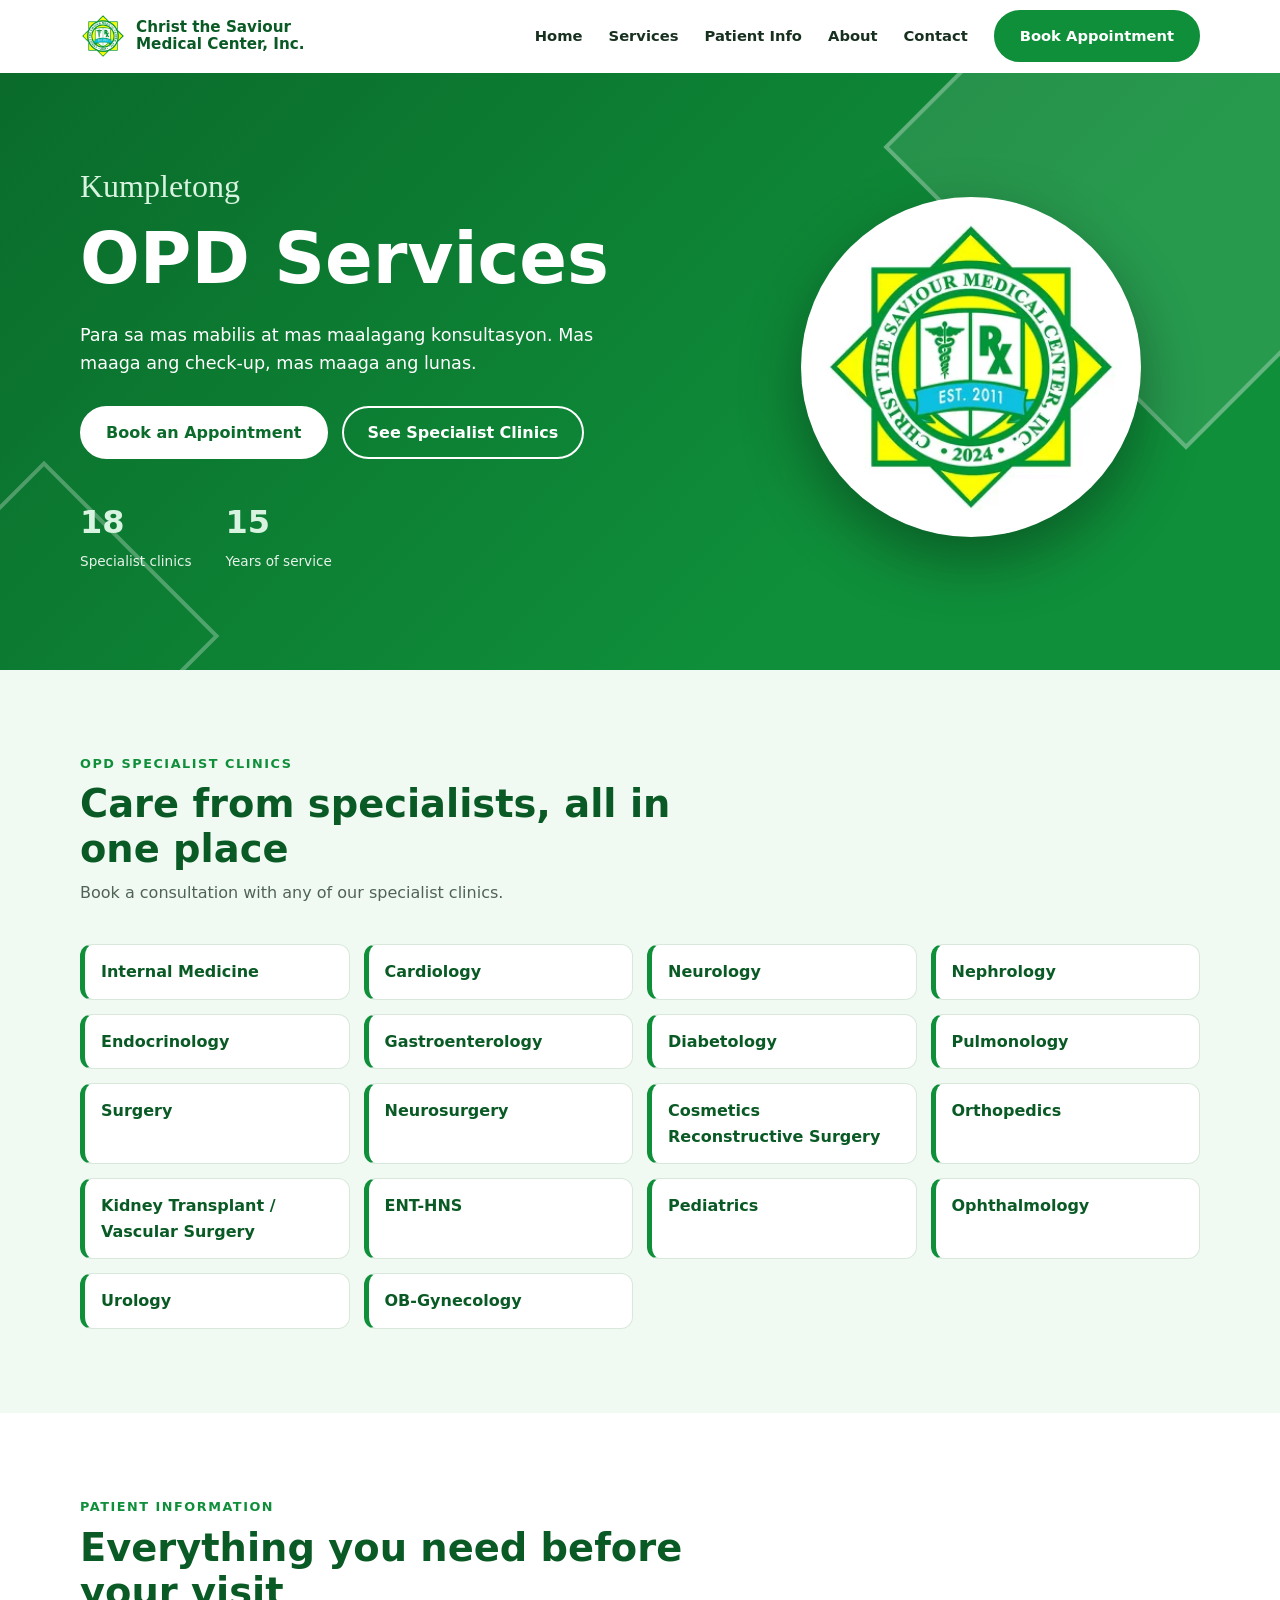
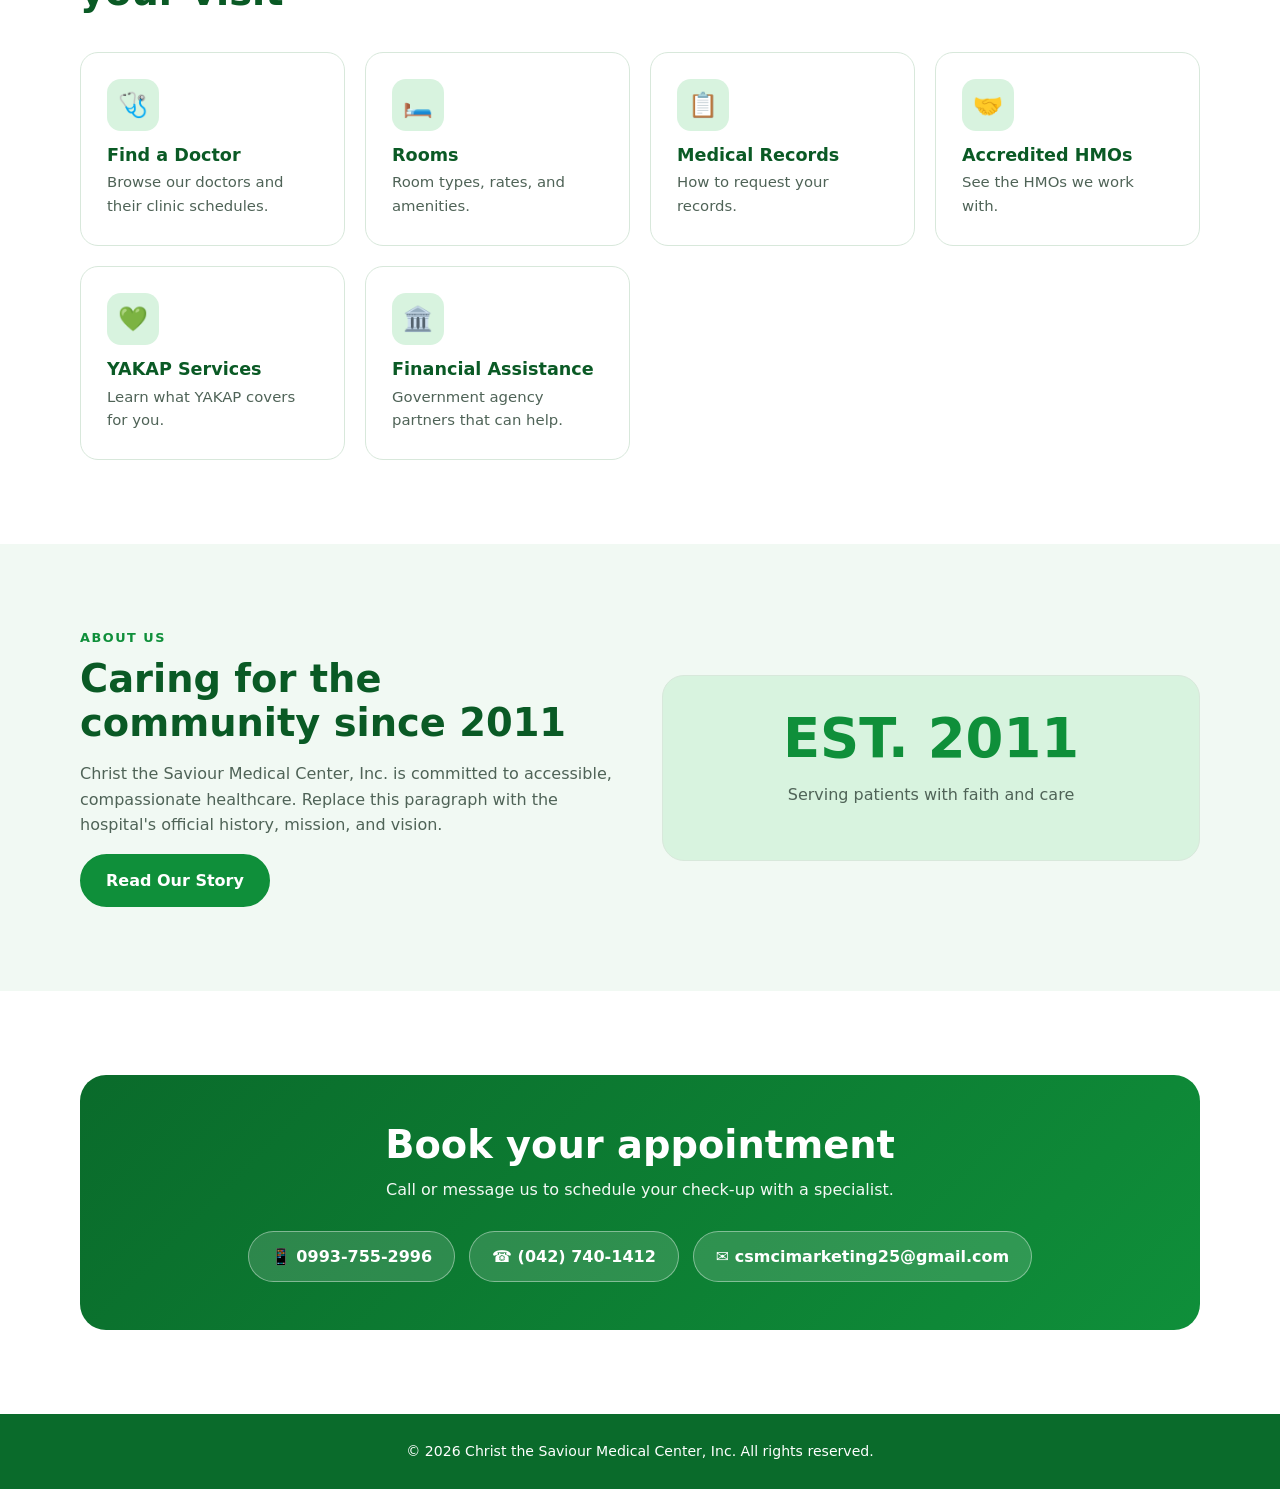
==== index.html @ 899e3a2f "First commit" ====
<!DOCTYPE html>
<html lang="en">
<head>
<meta charset="utf-8">
<meta name="viewport" content="width=device-width, initial-scale=1, viewport-fit=cover">
<title>Christ the Saviour Medical Center, Inc.</title>
<meta name="theme-color" content="#0a6b2b">
<meta name="description" content="Kumpletong OPD Services para sa mas mabilis at mas maalagang konsultasyon.">
<link rel="icon" href="assets/images/logo.webp" type="image/webp">
<link rel="stylesheet" href="assets/css/style.css">
</head>
<body>
<header id="top">
 <div class="wrap bar">
  <a class="brand" href="#home"><img src="assets/images/logo.webp" alt="Christ the Saviour Medical Center logo"><span>Christ the Saviour<br>Medical Center, Inc.</span></a>
  <button id="menu" aria-label="Toggle menu" aria-expanded="false"><span></span><span></span><span></span></button>
  <nav id="nav">
   <a href="#home">Home</a><a href="#services">Services</a><a href="#resources">Patient Info</a><a href="#about">About</a><a href="#contact">Contact</a>
   <a class="btn" href="#contact">Book Appointment</a>
  </nav>
 </div>
</header>

<main>
<section class="hero" id="home">
 <div class="wrap">
  <div>
   <div class="kicker reveal">Kumpletong</div>
   <h1 class="reveal">OPD Services</h1>
   <p class="reveal">Para sa mas mabilis at mas maalagang konsultasyon. Mas maaga ang check-up, mas maaga ang lunas.</p>
   <div class="cta reveal">
    <a class="btn alt" href="#contact">Book an Appointment</a>
    <a class="btn ghost" href="#services">See Specialist Clinics</a>
   </div>
   <div class="stats reveal">
    <div><b data-to="18">0</b><span>Specialist clinics</span></div>
    <div><b id="years" data-to="15">0</b><span>Years of service</span></div>
   </div>
  </div>
  <div class="seal"><img src="assets/images/logo.webp" alt="Christ the Saviour Medical Center seal"></div>
 </div>
</section>

<section id="services">
 <div class="wrap">
  <div class="head reveal">
   <div class="eyebrow">OPD Specialist Clinics</div>
   <h2>Care from specialists, all in one place</h2>
   <p>Book a consultation with any of our specialist clinics.</p>
  </div>
  <ul class="chips">
   <li class="reveal">Internal Medicine</li><li class="reveal">Cardiology</li><li class="reveal">Neurology</li>
   <li class="reveal">Nephrology</li><li class="reveal">Endocrinology</li><li class="reveal">Gastroenterology</li>
   <li class="reveal">Diabetology</li><li class="reveal">Pulmonology</li><li class="reveal">Surgery</li>
   <li class="reveal">Neurosurgery</li><li class="reveal">Cosmetics Reconstructive Surgery</li><li class="reveal">Orthopedics</li>
   <li class="reveal">Kidney Transplant / Vascular Surgery</li><li class="reveal">ENT-HNS</li><li class="reveal">Pediatrics</li>
   <li class="reveal">Ophthalmology</li><li class="reveal">Urology</li><li class="reveal">OB-Gynecology</li>
  </ul>
 </div>
</section>

<section id="resources">
 <div class="wrap">
  <div class="head reveal">
   <div class="eyebrow">Patient Information</div>
   <h2>Everything you need before your visit</h2>
  </div>
  <div class="grid">
   <a class="card reveal" href="#"><i>🩺</i><h3>Find a Doctor</h3><p>Browse our doctors and their clinic schedules.</p></a>
   <a class="card reveal" href="#"><i>🛏️</i><h3>Rooms</h3><p>Room types, rates, and amenities.</p></a>
   <a class="card reveal" href="#"><i>📋</i><h3>Medical Records</h3><p>How to request your records.</p></a>
   <a class="card reveal" href="#"><i>🤝</i><h3>Accredited HMOs</h3><p>See the HMOs we work with.</p></a>
   <a class="card reveal" href="#"><i>💚</i><h3>YAKAP Services</h3><p>Learn what YAKAP covers for you.</p></a>
   <a class="card reveal" href="#"><i>🏛️</i><h3>Financial Assistance</h3><p>Government agency partners that can help.</p></a>
  </div>
 </div>
</section>

<section id="about">
 <div class="wrap two">
  <div class="reveal">
   <div class="eyebrow">About Us</div>
   <h2>Caring for the community since 2011</h2>
   <p>Christ the Saviour Medical Center, Inc. is committed to accessible, compassionate healthcare. Replace this paragraph with the hospital's official history, mission, and vision.</p>
   <a class="btn" href="#">Read Our Story</a>
  </div>
  <div class="badge reveal"><b>EST. 2011</b><p>Serving patients with faith and care</p></div>
 </div>
</section>

<section id="contact">
 <div class="wrap">
  <div class="contact reveal">
   <h2>Book your appointment</h2>
   <p>Call or message us to schedule your check-up with a specialist.</p>
   <div class="lines">
    <a href="tel:+639937552996">📱 0993-755-2996</a>
    <a href="tel:+63427401412">☎️ (042) 740-1412</a>
    <a href="mailto:csmcimarketing25@gmail.com">✉️ csmcimarketing25@gmail.com</a>
   </div>
  </div>
 </div>
</section>
</main>

<footer><div class="wrap">© <span id="yr"></span> Christ the Saviour Medical Center, Inc. All rights reserved.</div></footer>

<script src="assets/js/script.js" defer></script>
</body>
</html>
---- assets/css/style.css ----
:root{--green:#0f8f3a;--green-d:#0a6b2b;--mint:#d8f3df;--bg:#fff;--bg2:#f1f9f3;--text:#17301f;--muted:#4f6357;--card:#fff;--line:#d8e8db;--head:#0a5a25;color-scheme:light;
box-sizing:border-box;padding-top:env(safe-area-inset-top,0px);padding-bottom:env(safe-area-inset-bottom,0px)}
html{scroll-behavior:smooth;scroll-padding-top:calc(76px + env(safe-area-inset-top,0px))}
*{box-sizing:border-box}
body{margin:0;overflow-x:clip;-webkit-tap-highlight-color:transparent;background:var(--bg);color:var(--text);font-family:"Poppins","Segoe UI",system-ui,-apple-system,Arial,sans-serif;line-height:1.6}
img{max-width:100%}a{color:inherit;text-decoration:none}
.wrap{width:min(1120px,92%);margin:auto}
h1,h2,h3{font-family:"Poppins","Segoe UI",system-ui,Arial,sans-serif;line-height:1.15;margin:0}
h2{font-size:clamp(1.7rem,3.4vw,2.4rem);color:var(--head);font-weight:800}
.eyebrow{color:var(--green);font-weight:700;letter-spacing:.12em;text-transform:uppercase;font-size:.8rem;margin-bottom:.5rem}
section{padding:84px 0}

/* header */
header{position:sticky;top:0;z-index:50;background:var(--bg);border-bottom:1px solid transparent;transition:box-shadow .3s,border-color .3s}
header.scrolled{box-shadow:0 6px 24px rgba(0,0,0,.12);border-color:var(--line)}
.bar{display:flex;align-items:center;justify-content:space-between;height:72px;gap:16px}
.brand{display:flex;align-items:center;gap:10px;font-weight:800;color:var(--head);font-size:.95rem;line-height:1.15}
.brand img{width:46px;height:46px;border-radius:50%;background:#fff}
nav{display:flex;align-items:center;gap:26px;font-weight:600;font-size:.92rem}
nav a:not(.btn){position:relative;padding:4px 0}
nav a:not(.btn)::after{content:"";position:absolute;left:0;bottom:-2px;height:3px;width:0;background:var(--green);transition:width .3s}
nav a:not(.btn):hover::after{width:100%}
.btn{display:inline-block;background:var(--green);color:#fff;padding:12px 24px;border-radius:999px;font-weight:700;border:2px solid var(--green);transition:transform .25s,box-shadow .25s,background .25s}
.btn:hover{transform:translateY(-3px);box-shadow:0 10px 22px rgba(15,143,58,.35)}
.btn.alt{background:#fff;border-color:#fff;color:var(--green-d)}
.btn.ghost{background:transparent;border-color:#fff;color:#fff}
#menu{display:none;background:none;border:0;width:44px;height:44px;cursor:pointer;padding:10px}
#menu span{display:block;height:3px;background:var(--green);margin:6px 0;border-radius:2px;transition:.3s}

/* hero */
.hero{background:linear-gradient(135deg,var(--green-d),var(--green) 70%);color:#fff;position:relative;overflow:hidden;padding:88px 0 96px}
.hero::before,.hero::after{content:"";position:absolute;border:4px solid rgba(255,255,255,.28);transform:rotate(45deg);animation:drift 14s ease-in-out infinite alternate}
.hero::before{width:420px;height:420px;right:-120px;top:-140px;background:rgba(255,255,255,.1)}
.hero::after{width:240px;height:240px;left:-80px;bottom:-90px;animation-delay:-6s}
@keyframes drift{to{transform:rotate(60deg) translateY(24px)}}
.hero .wrap{display:grid;grid-template-columns:1.15fr .85fr;gap:40px;align-items:center;position:relative;z-index:1}
.kicker{font-family:"Brush Script MT","Segoe Script",cursive;font-size:2rem;color:var(--mint)}
.hero h1{font-size:clamp(2.2rem,8vw,4.4rem);font-weight:900;margin:.1em 0 .3em}
.hero p{font-size:1.1rem;max-width:520px;opacity:.95}
.cta{display:flex;flex-wrap:wrap;gap:14px;margin-top:28px}
.stats{display:flex;gap:34px;margin-top:38px}
.stats b{display:block;font-size:2rem;font-weight:800;color:var(--mint)}
.stats span{font-size:.85rem;opacity:.9}
.seal{justify-self:center;width:min(340px,80%);aspect-ratio:1;border-radius:50%;background:#fff;padding:14px;box-shadow:0 24px 60px rgba(0,0,0,.35);animation:float 5s ease-in-out infinite}
.seal img{width:100%;height:100%;border-radius:50%;display:block}
@keyframes float{50%{transform:translateY(-16px)}}

/* services */
.head{max-width:640px;margin-bottom:38px}
.head p{color:var(--muted);margin:.6rem 0 0}
#services{background:var(--bg2)}
.chips{display:grid;grid-template-columns:repeat(auto-fill,minmax(min(230px,100%),1fr));gap:14px;list-style:none;margin:0;padding:0}
.chips li{background:var(--card);border:1px solid var(--line);border-left:5px solid var(--green);border-radius:12px;padding:14px 16px;font-weight:700;color:var(--head);transition:transform .25s,box-shadow .25s,border-color .25s}
.chips li:hover{transform:translateY(-4px);box-shadow:0 12px 24px rgba(0,0,0,.1);border-left-color:var(--green-d)}
.note{margin-top:26px;font-weight:700;color:var(--green)}

/* resources */
.grid{display:grid;grid-template-columns:repeat(auto-fit,minmax(min(230px,100%),1fr));gap:20px}
.card{background:var(--card);border:1px solid var(--line);border-radius:18px;padding:26px;transition:transform .3s,box-shadow .3s}
.card:hover{transform:translateY(-6px);box-shadow:0 16px 34px rgba(0,0,0,.12)}
.card i{display:grid;place-items:center;width:52px;height:52px;border-radius:14px;background:var(--mint);font-style:normal;font-size:1.5rem;margin-bottom:14px}
.card h3{font-size:1.1rem;color:var(--head);margin-bottom:.4rem}
.card p{margin:0;color:var(--muted);font-size:.93rem}

/* about + contact */
#about{background:var(--bg2)}
.two{display:grid;grid-template-columns:1fr 1fr;gap:44px;align-items:center}
.two p{color:var(--muted)}
.badge{background:var(--mint);border:1px solid var(--line);color:var(--green-d);border-radius:22px;padding:36px;text-align:center}
.badge b{display:block;font-size:3.4rem;color:var(--green);font-weight:900;line-height:1}
.contact{background:linear-gradient(135deg,var(--green-d),var(--green));color:#fff;border-radius:26px;padding:48px;text-align:center}
.contact h2{color:#fff}
.contact p{max-width:520px;margin:.6rem auto 0;opacity:.95}
.lines{display:flex;flex-wrap:wrap;justify-content:center;gap:14px;margin-top:28px}
.lines a{background:rgba(255,255,255,.14);border:1px solid rgba(255,255,255,.4);padding:12px 22px;border-radius:999px;font-weight:700;transition:background .25s,transform .25s}
.lines a:hover{background:#fff;color:var(--green-d);transform:translateY(-3px)}
footer{background:var(--green-d);color:#fff;text-align:center;padding:26px 0;font-size:.88rem}

/* reveal */
.reveal{opacity:0;transform:translateY(28px);transition:opacity .7s,transform .7s}
.reveal.in{opacity:1;transform:none}

@media (max-width:820px){
 #menu{display:block}
 nav{position:absolute;left:0;right:0;top:100%;background:var(--bg);flex-direction:column;align-items:stretch;gap:0;padding:8px 4%;border-bottom:1px solid var(--line);max-height:0;overflow:hidden;visibility:hidden;transition:max-height .35s,visibility .35s}
 nav.open{max-height:420px;visibility:visible}
 nav a:not(.btn){padding:14px 0;border-bottom:1px solid var(--line)}
 nav .btn{margin:14px 0;text-align:center}
 .hero .wrap,.two{grid-template-columns:1fr}
 .seal{order:-1;width:200px}
 section{padding:60px 0}.hero{padding:56px 0 64px}.contact{padding:34px 22px}
}
#menu[aria-expanded="true"] span:nth-child(1){transform:translateY(9px) rotate(45deg)}
#menu[aria-expanded="true"] span:nth-child(2){opacity:0}
#menu[aria-expanded="true"] span:nth-child(3){transform:translateY(-9px) rotate(-45deg)}
@media (hover:none){.btn:hover,.card:hover,.chips li:hover,.lines a:hover{transform:none;box-shadow:none}}
@media (max-width:480px){
 .bar{height:64px}.brand{font-size:.78rem;gap:8px}.brand img{width:40px;height:40px}
 .kicker{font-size:1.6rem}.hero p{font-size:1rem}
 .cta{flex-direction:column}.cta .btn{text-align:center;padding:14px 20px}
 .stats{gap:26px;margin-top:30px}.stats b{font-size:1.7rem}
 .seal{width:170px;padding:10px}
 .head{margin-bottom:26px}
 .card{padding:20px}.chips li{padding:13px 14px}
 .badge{padding:28px 20px}.badge b{font-size:2.6rem}
 .contact{border-radius:20px}
 .lines{flex-direction:column}.lines a{text-align:center;overflow-wrap:anywhere;padding:14px 16px}
 footer{font-size:.8rem}
}
@media (max-width:360px){.brand span{font-size:.72rem}.stats{gap:18px}}
@media (prefers-reduced-motion:reduce){*{animation:none!important;transition:none!important}.reveal{opacity:1;transform:none}}
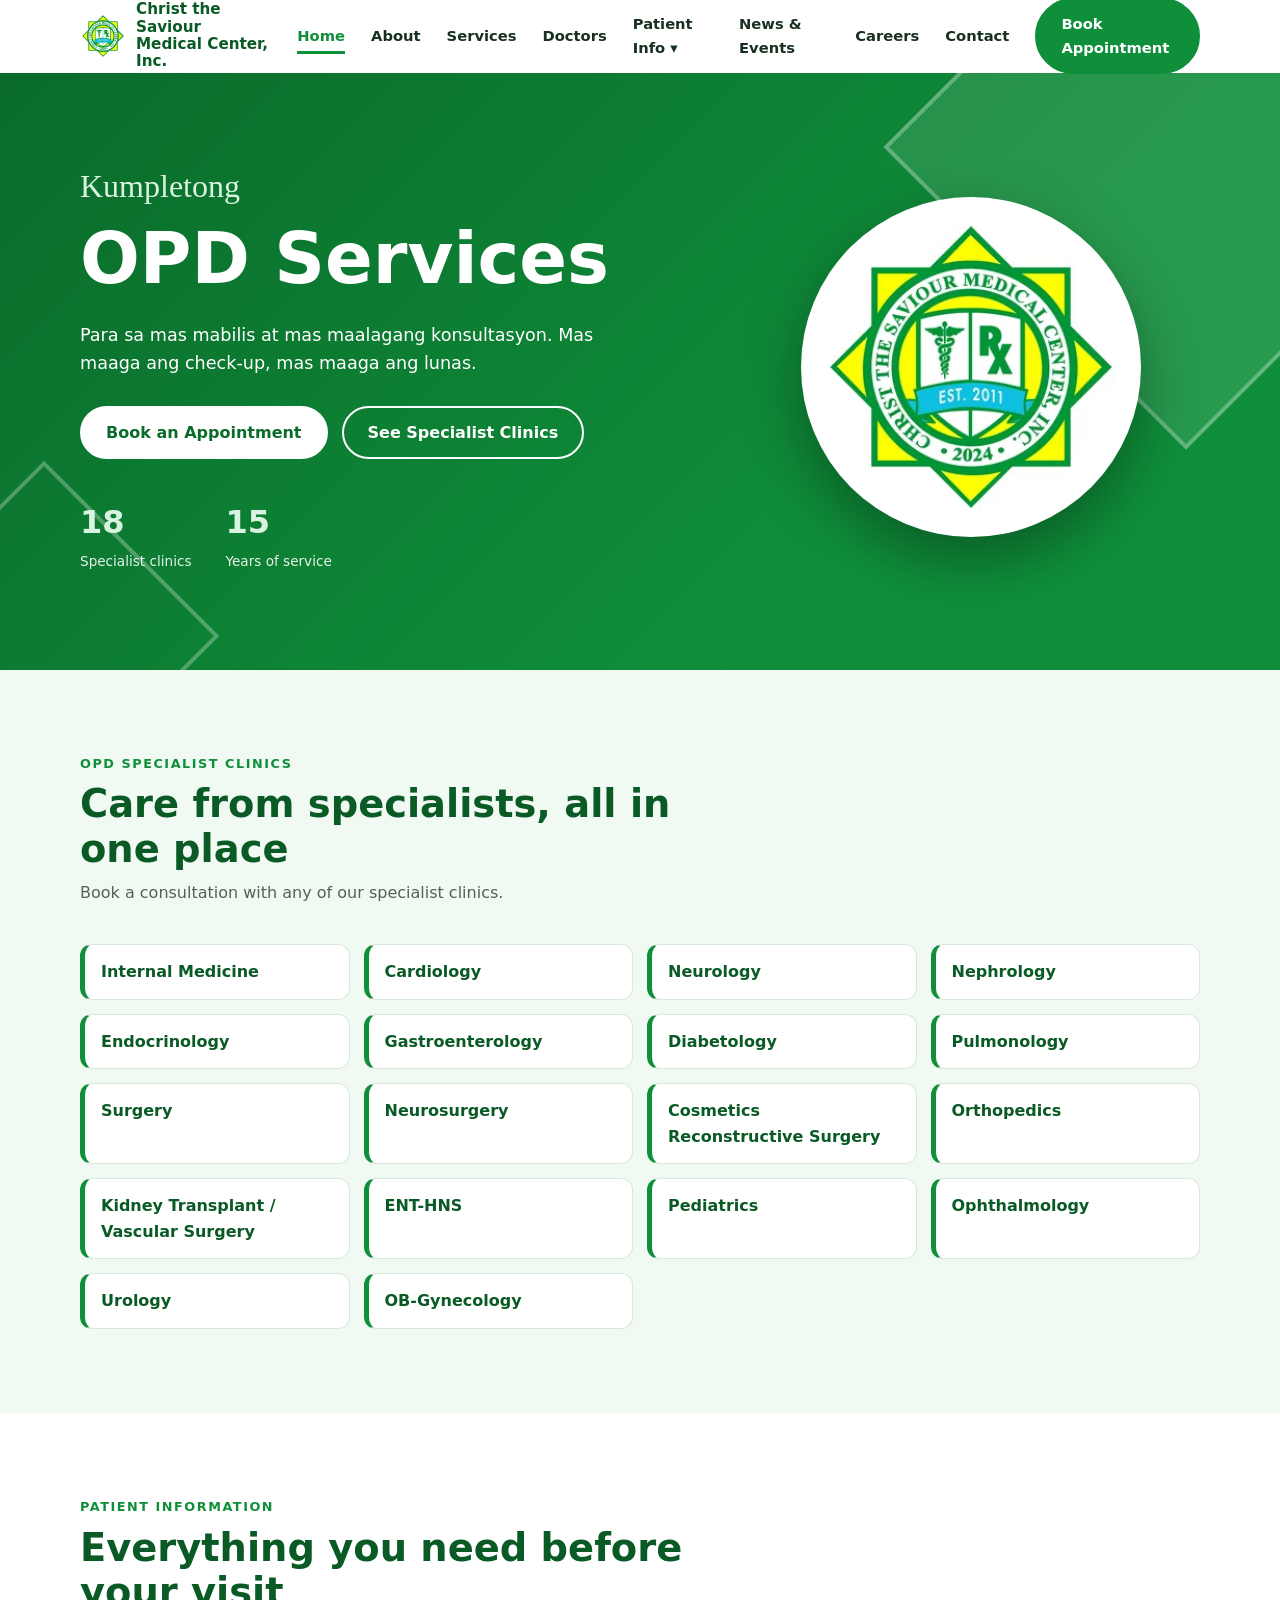
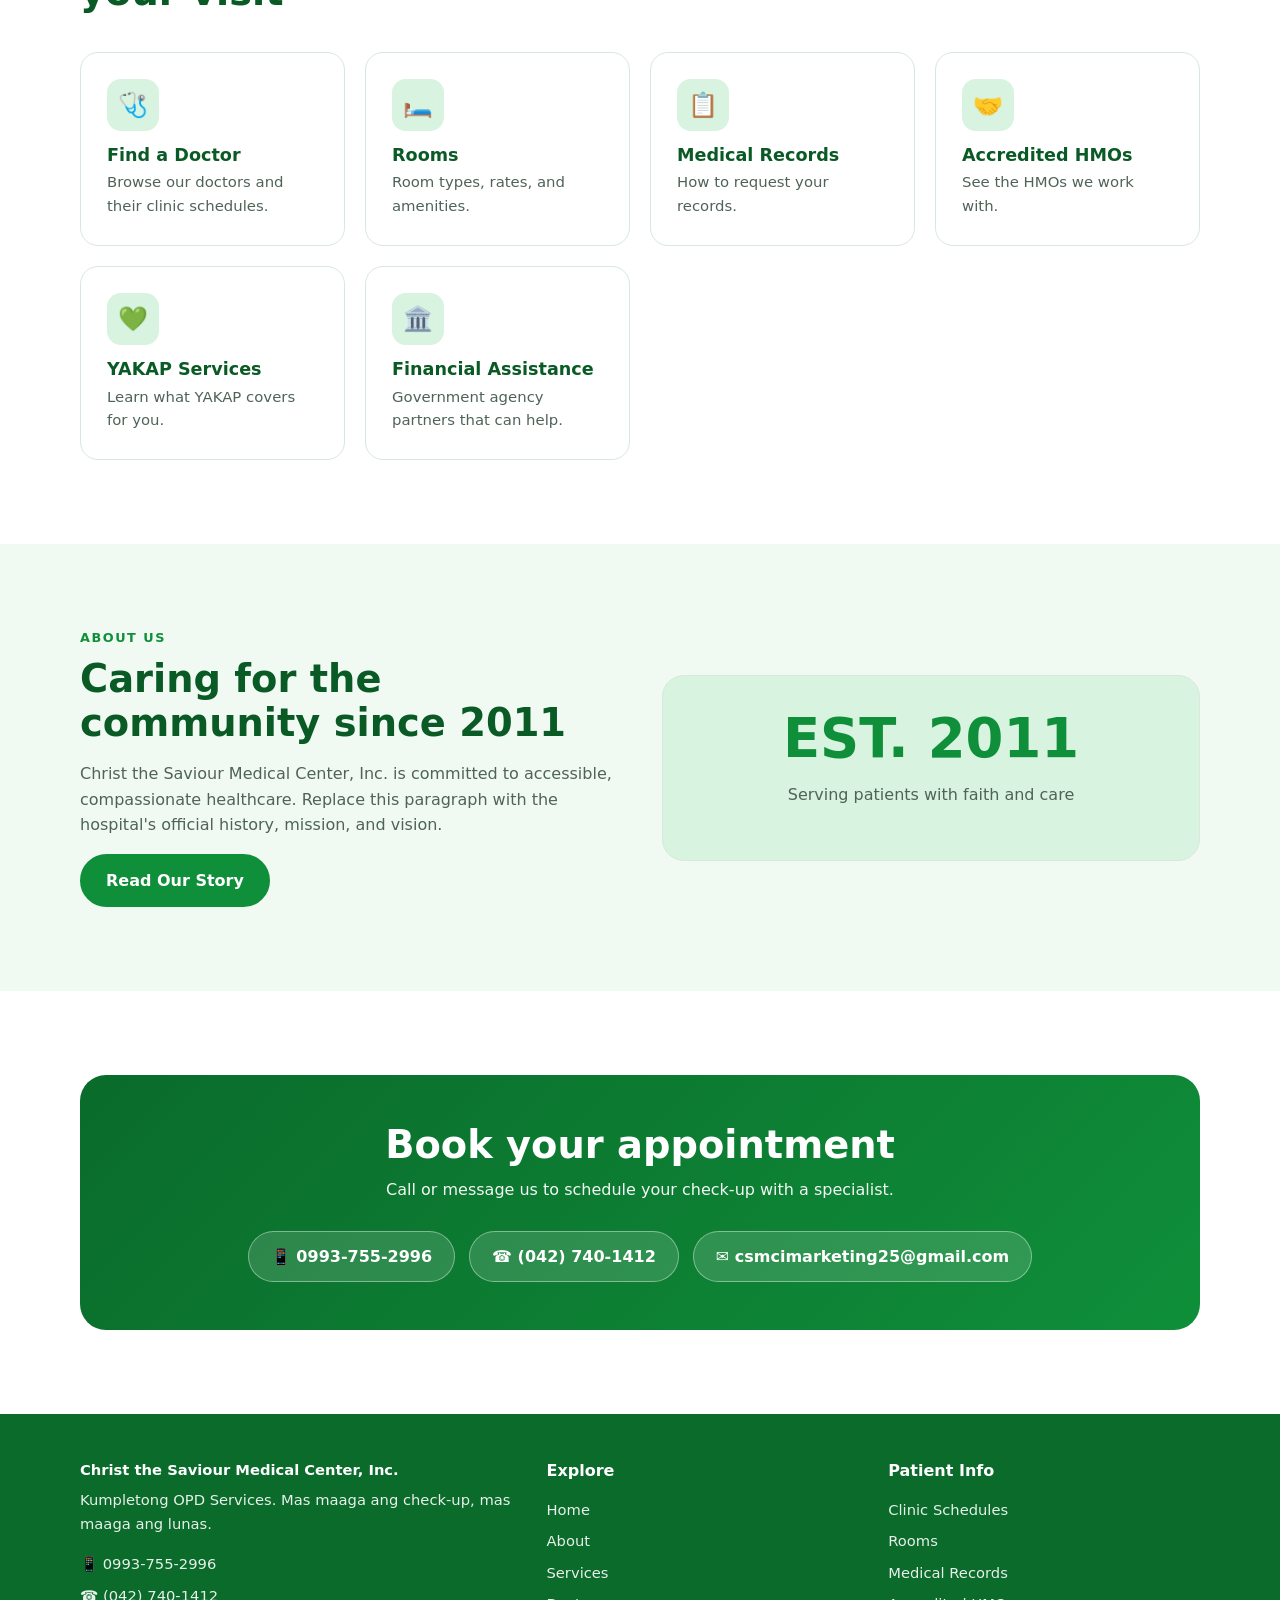
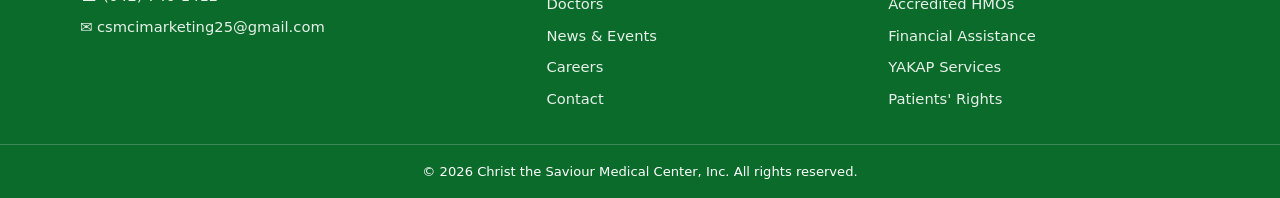
==== commit c4f527f9: "Add files via upload" ====
--- a/index.html
+++ b/index.html
@@ -3,8 +3,8 @@
 <head>
 <meta charset="utf-8">
 <meta name="viewport" content="width=device-width, initial-scale=1, viewport-fit=cover">
+<meta name="theme-color" content="#0a6b2b">
 <title>Christ the Saviour Medical Center, Inc.</title>
-<meta name="theme-color" content="#0a6b2b">
 <meta name="description" content="Kumpletong OPD Services para sa mas mabilis at mas maalagang konsultasyon.">
 <link rel="icon" href="assets/images/logo.webp" type="image/webp">
 <link rel="stylesheet" href="assets/css/style.css">
@@ -12,16 +12,13 @@
 <body>
 <header id="top">
  <div class="wrap bar">
-  <a class="brand" href="#home"><img src="assets/images/logo.webp" alt="Christ the Saviour Medical Center logo"><span>Christ the Saviour<br>Medical Center, Inc.</span></a>
+  <a class="brand" href="index.html"><img src="assets/images/logo.webp" alt="Christ the Saviour Medical Center logo"><span>Christ the Saviour<br>Medical Center, Inc.</span></a>
   <button id="menu" aria-label="Toggle menu" aria-expanded="false"><span></span><span></span><span></span></button>
-  <nav id="nav">
-   <a href="#home">Home</a><a href="#services">Services</a><a href="#resources">Patient Info</a><a href="#about">About</a><a href="#contact">Contact</a>
-   <a class="btn" href="#contact">Book Appointment</a>
-  </nav>
+  <nav id="nav"><a href="index.html" class=on>Home</a><a href="about.html">About</a><a href="services.html">Services</a><a href="doctors.html">Doctors</a><div class="dd"><span class="dd-l" tabindex="0">Patient Info ▾</span><div class="sub"><a href="schedules.html">Clinic Schedules</a><a href="rooms.html">Rooms</a><a href="medical-records.html">Medical Records</a><a href="hmo.html">Accredited HMOs</a><a href="assistance.html">Financial Assistance</a><a href="yakap.html">YAKAP Services</a><a href="patients-rights.html">Patients' Rights</a></div></div><a href="news.html">News &amp; Events</a><a href="careers.html">Careers</a><a href="contact.html">Contact</a><a class="btn" href="contact.html">Book Appointment</a></nav>
  </div>
 </header>
+<main>
 
-<main>
 <section class="hero" id="home">
  <div class="wrap">
   <div>
@@ -66,12 +63,12 @@
    <h2>Everything you need before your visit</h2>
   </div>
   <div class="grid">
-   <a class="card reveal" href="#"><i>🩺</i><h3>Find a Doctor</h3><p>Browse our doctors and their clinic schedules.</p></a>
-   <a class="card reveal" href="#"><i>🛏️</i><h3>Rooms</h3><p>Room types, rates, and amenities.</p></a>
-   <a class="card reveal" href="#"><i>📋</i><h3>Medical Records</h3><p>How to request your records.</p></a>
-   <a class="card reveal" href="#"><i>🤝</i><h3>Accredited HMOs</h3><p>See the HMOs we work with.</p></a>
-   <a class="card reveal" href="#"><i>💚</i><h3>YAKAP Services</h3><p>Learn what YAKAP covers for you.</p></a>
-   <a class="card reveal" href="#"><i>🏛️</i><h3>Financial Assistance</h3><p>Government agency partners that can help.</p></a>
+   <a class="card reveal" href="doctors.html"><i>🩺</i><h3>Find a Doctor</h3><p>Browse our doctors and their clinic schedules.</p></a>
+   <a class="card reveal" href="rooms.html"><i>🛏️</i><h3>Rooms</h3><p>Room types, rates, and amenities.</p></a>
+   <a class="card reveal" href="medical-records.html"><i>📋</i><h3>Medical Records</h3><p>How to request your records.</p></a>
+   <a class="card reveal" href="hmo.html"><i>🤝</i><h3>Accredited HMOs</h3><p>See the HMOs we work with.</p></a>
+   <a class="card reveal" href="yakap.html"><i>💚</i><h3>YAKAP Services</h3><p>Learn what YAKAP covers for you.</p></a>
+   <a class="card reveal" href="assistance.html"><i>🏛️</i><h3>Financial Assistance</h3><p>Government agency partners that can help.</p></a>
   </div>
  </div>
 </section>
@@ -82,7 +79,7 @@
    <div class="eyebrow">About Us</div>
    <h2>Caring for the community since 2011</h2>
    <p>Christ the Saviour Medical Center, Inc. is committed to accessible, compassionate healthcare. Replace this paragraph with the hospital's official history, mission, and vision.</p>
-   <a class="btn" href="#">Read Our Story</a>
+   <a class="btn" href="about.html">Read Our Story</a>
   </div>
   <div class="badge reveal"><b>EST. 2011</b><p>Serving patients with faith and care</p></div>
  </div>
@@ -101,10 +98,16 @@
   </div>
  </div>
 </section>
+
 </main>
-
-<footer><div class="wrap">© <span id="yr"></span> Christ the Saviour Medical Center, Inc. All rights reserved.</div></footer>
-
+<footer>
+ <div class="wrap fg">
+  <div><b>Christ the Saviour Medical Center, Inc.</b><p>Kumpletong OPD Services. Mas maaga ang check-up, mas maaga ang lunas.</p><a href="tel:+639937552996">📱 0993-755-2996</a><a href="tel:+63427401412">☎️ (042) 740-1412</a><a href="mailto:csmcimarketing25@gmail.com">✉️ csmcimarketing25@gmail.com</a></div>
+  <div><h4>Explore</h4><a href="index.html">Home</a><a href="about.html">About</a><a href="services.html">Services</a><a href="doctors.html">Doctors</a><a href="news.html">News &amp; Events</a><a href="careers.html">Careers</a><a href="contact.html">Contact</a></div>
+  <div><h4>Patient Info</h4><a href="schedules.html">Clinic Schedules</a><a href="rooms.html">Rooms</a><a href="medical-records.html">Medical Records</a><a href="hmo.html">Accredited HMOs</a><a href="assistance.html">Financial Assistance</a><a href="yakap.html">YAKAP Services</a><a href="patients-rights.html">Patients' Rights</a></div>
+ </div>
+ <div class="copy">© <span id="yr"></span> Christ the Saviour Medical Center, Inc. All rights reserved.</div>
+</footer>
 <script src="assets/js/script.js" defer></script>
 </body>
 </html>
--- a/assets/css/style.css
+++ b/assets/css/style.css
@@ -109,3 +109,48 @@
 }
 @media (max-width:360px){.brand span{font-size:.72rem}.stats{gap:18px}}
 @media (prefers-reduced-motion:reduce){*{animation:none!important;transition:none!important}.reveal{opacity:1;transform:none}}
+
+/* inner pages */
+[hidden]{display:none!important}
+.phero{background:linear-gradient(135deg,var(--green-d),var(--green));color:#fff;padding:56px 0}
+.phero h1{font-size:clamp(2rem,5vw,3rem);font-weight:900}.phero p{margin:.5rem 0 0;max-width:620px;opacity:.95}
+section.alt{background:var(--bg2)}
+.prose{max-width:820px}.prose.wide{max-width:1120px}
+.prose h2{margin:1.6rem 0 .7rem;font-size:1.5rem}.prose h2:first-child{margin-top:0}
+.prose p,.prose li{color:var(--muted)}.prose ul,.prose ol{padding-left:1.2rem}.prose .chips{padding:0}
+.tw{overflow-x:auto;border:1px solid var(--line);border-radius:14px}
+table{border-collapse:collapse;width:100%;min-width:520px}
+th{background:var(--green);color:#fff;text-align:left}th,td{padding:12px 16px;border-bottom:1px solid var(--line)}
+tbody tr:nth-child(even){background:var(--bg2)}
+.filter{display:flex;gap:12px;flex-wrap:wrap;margin-bottom:24px}
+.filter input,.filter select{flex:1 1 220px;padding:13px 16px;border:1px solid var(--line);border-radius:12px;font:inherit;background:var(--card);color:var(--text)}
+.doc small{display:block;margin-top:.6rem;color:var(--green);font-weight:600}
+.steps{counter-reset:s;list-style:none;padding:0!important}
+.steps li{counter-increment:s;position:relative;padding:4px 0 20px 54px}
+.steps li::before{content:counter(s);position:absolute;left:0;top:0;width:38px;height:38px;border-radius:50%;background:var(--green);color:#fff;display:grid;place-items:center;font-weight:800}
+.steps b{display:block;color:var(--head)}
+.mv{display:grid;grid-template-columns:repeat(auto-fit,minmax(min(260px,100%),1fr));gap:20px;margin:1.4rem 0}
+.box{background:var(--bg2);border:1px solid var(--line);border-left:5px solid var(--green);border-radius:12px;padding:18px 20px;margin:1rem 0}
+.box h3{color:var(--head);margin-bottom:.3rem}.box p{margin:0}
+.prose .contact{margin-top:1.6rem}
+.lines.dark a{background:var(--green);border-color:var(--green);color:#fff}
+.lines.dark{justify-content:flex-start}
+/* dropdown + active */
+nav a.on{color:var(--green)}nav a.on::after{width:100%}
+.dd{position:relative;padding:14px 0;margin:-14px 0}
+.dd-l{cursor:default;display:inline-block;padding:4px 0}
+.sub{display:none;position:absolute;top:100%;left:-14px;min-width:220px;background:var(--bg);border:1px solid var(--line);border-radius:14px;padding:8px;box-shadow:0 14px 30px rgba(0,0,0,.14);flex-direction:column}
+.dd:hover .sub,.dd:focus-within .sub{display:flex}
+.sub a{padding:9px 12px!important;border-radius:8px}.sub a::after{display:none}.sub a:hover{background:var(--bg2)}
+/* footer */
+footer{text-align:left;padding:44px 0 0;font-size:.92rem}
+.fg{display:grid;grid-template-columns:1.4fr 1fr 1fr;gap:30px}
+footer h4{margin:0 0 .6rem;font-size:1rem}footer p{opacity:.9;margin:.4rem 0 .8rem}
+footer a{display:block;padding:4px 0;opacity:.9}footer a:hover{opacity:1;text-decoration:underline}
+.copy{border-top:1px solid rgba(255,255,255,.2);margin-top:30px;padding:16px 4%;text-align:center;font-size:.82rem}
+@media (max-width:820px){
+ .fg{grid-template-columns:1fr}
+ .dd{padding:0;margin:0}.dd-l{display:block;padding:14px 0;border-bottom:1px solid var(--line);font-weight:700;color:var(--head)}
+ .sub{display:flex;position:static;border:0;box-shadow:none;padding:0 0 0 14px;min-width:0;background:none}
+ .phero{padding:40px 0}
+}
